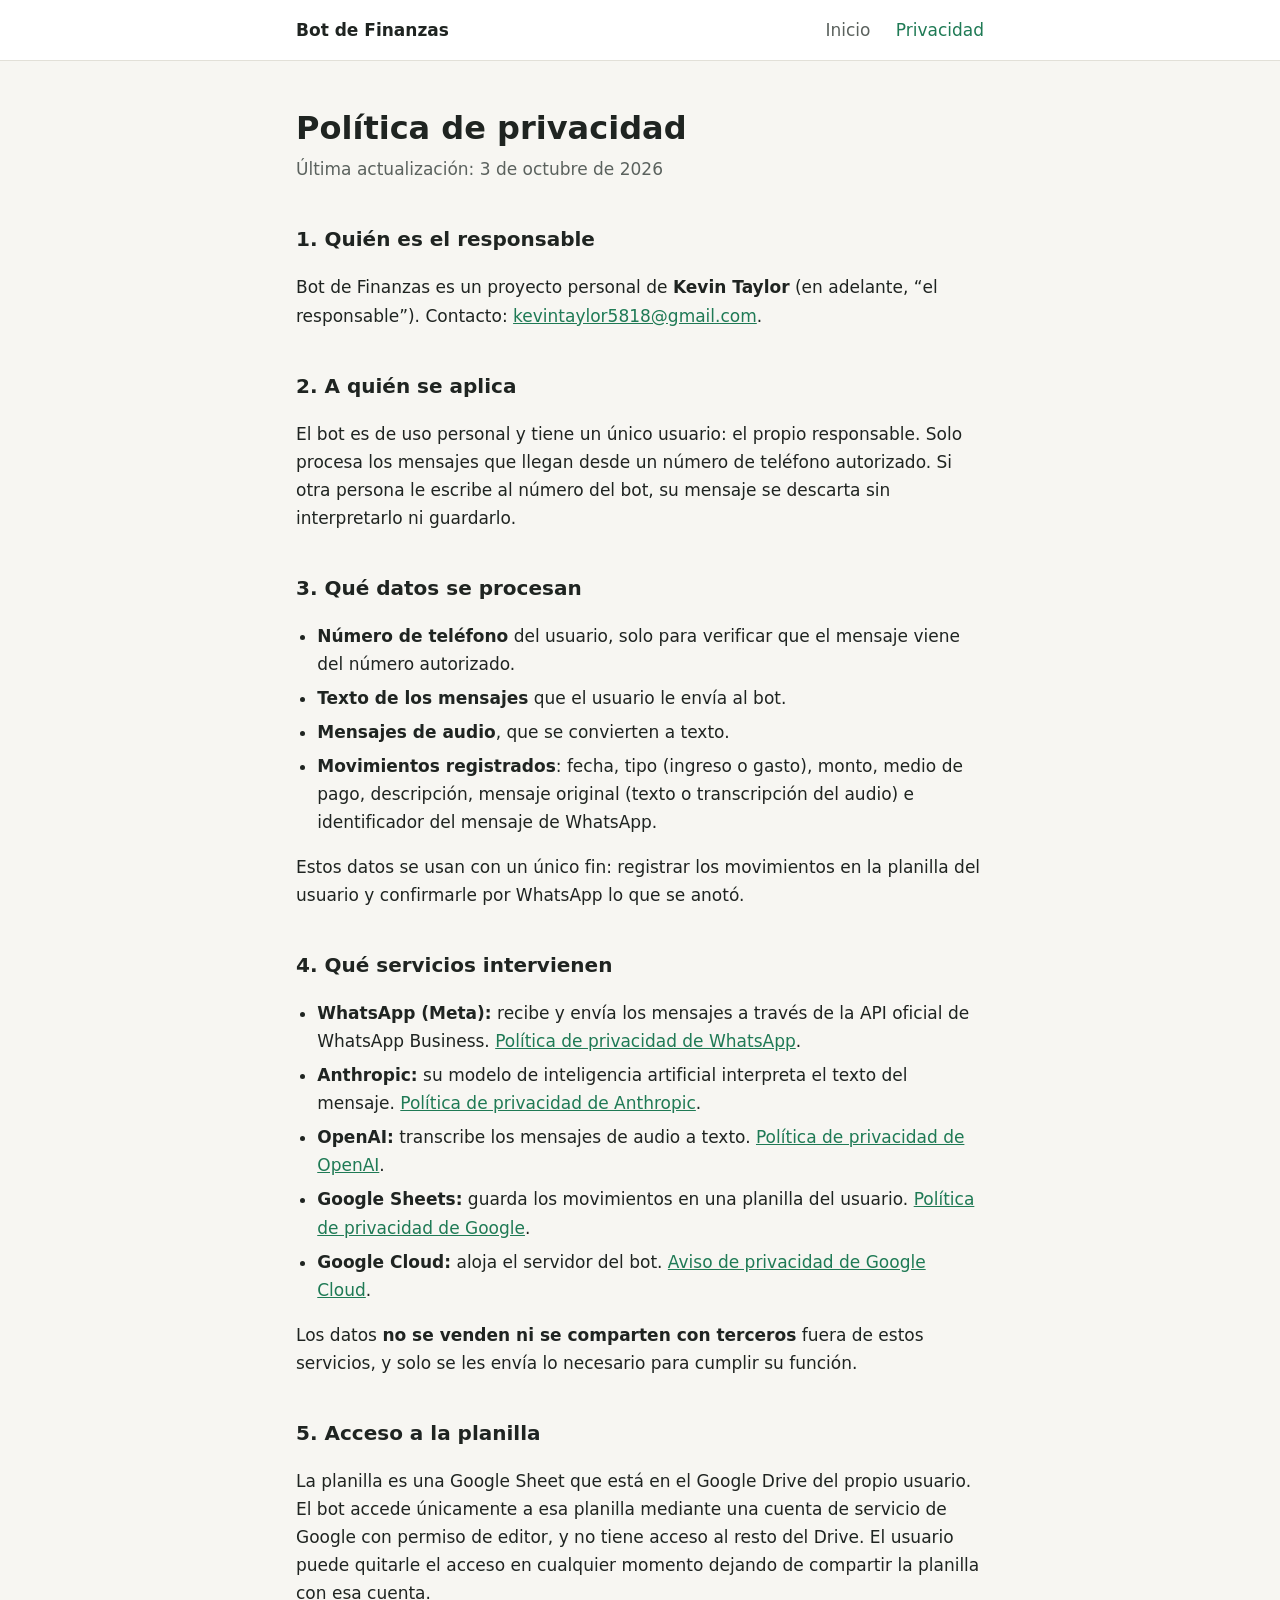
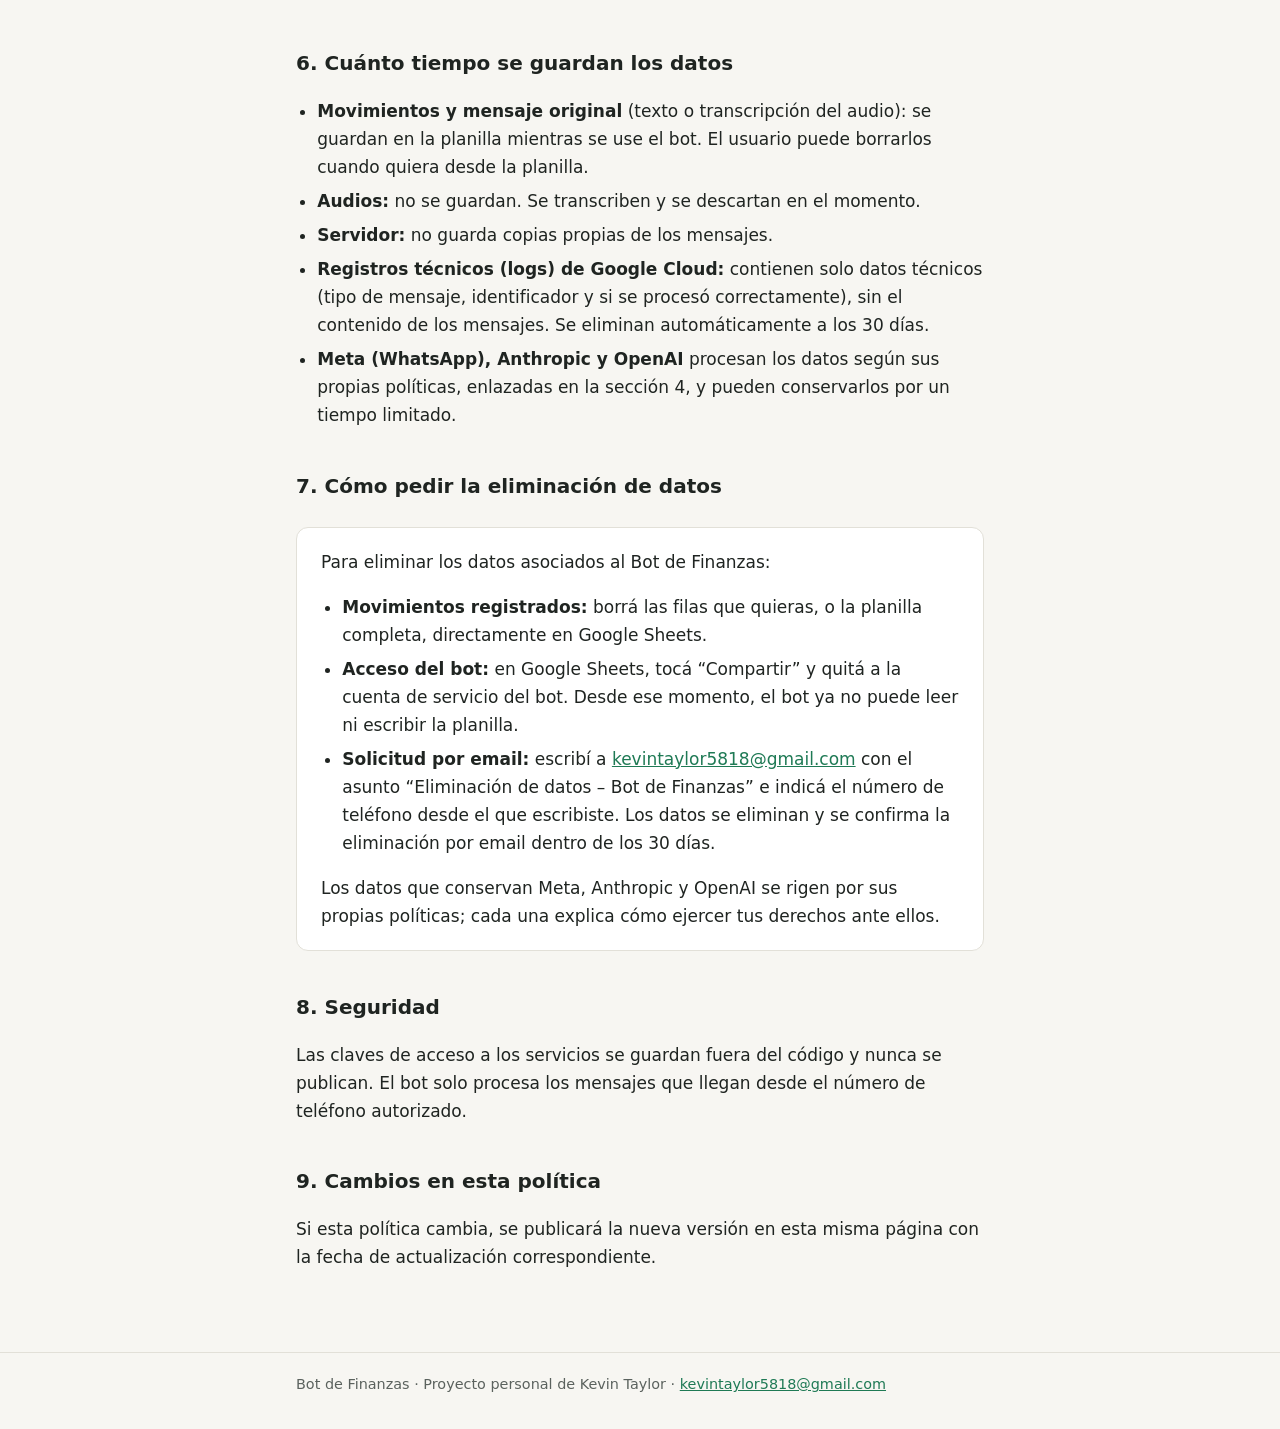
==== privacidad.html @ 09bba81f "Sitio con la política de privacidad del Bot de Finanzas Co-Authored-By: Claude Opus 5.5 <noreply@ant" ====
<!doctype html>
<html lang="es">
<head>
  <meta charset="utf-8">
  <meta name="viewport" content="width=device-width, initial-scale=1">
  <title>Política de Privacidad</title>
  <meta name="description" content="Política de privacidad e instrucciones de eliminación de datos del Bot de Finanzas.">
  <link rel="stylesheet" href="estilos.css">
</head>
<body>
  <header>
    <div class="contenedor">
      <a class="marca" href="./">Bot de Finanzas</a>
      <nav>
        <a href="./">Inicio</a>
        <a href="privacidad.html" aria-current="page">Privacidad</a>
      </nav>
    </div>
  </header>

  <main>
    <div class="contenedor">
      <h1>Política de privacidad</h1>
      <p class="bajada">Última actualización: 3 de octubre de 2026</p>

      <h2 id="responsable">1. Quién es el responsable</h2>
      <p>
        Bot de Finanzas es un proyecto personal de <strong>Kevin Taylor</strong>
        (en adelante, “el responsable”). Contacto:
        <a href="mailto:kevintaylor5818@gmail.com">kevintaylor5818@gmail.com</a>.
      </p>

      <h2 id="alcance">2. A quién se aplica</h2>
      <p>
        El bot es de uso personal y tiene un único usuario: el propio responsable.
        Solo procesa los mensajes que llegan desde un número de teléfono autorizado.
        Si otra persona le escribe al número del bot, su mensaje se descarta sin
        interpretarlo ni guardarlo.
      </p>

      <h2 id="datos">3. Qué datos se procesan</h2>
      <ul>
        <li><strong>Número de teléfono</strong> del usuario, solo para verificar que el mensaje viene del número autorizado.</li>
        <li><strong>Texto de los mensajes</strong> que el usuario le envía al bot.</li>
        <li><strong>Mensajes de audio</strong>, que se convierten a texto.</li>
        <li><strong>Movimientos registrados</strong>: fecha, tipo (ingreso o gasto), monto, medio de pago, descripción, mensaje original (texto o transcripción del audio) e identificador del mensaje de WhatsApp.</li>
      </ul>
      <p>Estos datos se usan con un único fin: registrar los movimientos en la planilla del usuario y confirmarle por WhatsApp lo que se anotó.</p>

      <h2 id="servicios">4. Qué servicios intervienen</h2>
      <ul>
        <li><strong>WhatsApp (Meta):</strong> recibe y envía los mensajes a través de la API oficial de WhatsApp Business. <a href="https://www.whatsapp.com/legal/privacy-policy">Política de privacidad de WhatsApp</a>.</li>
        <li><strong>Anthropic:</strong> su modelo de inteligencia artificial interpreta el texto del mensaje. <a href="https://www.anthropic.com/legal/privacy">Política de privacidad de Anthropic</a>.</li>
        <li><strong>OpenAI:</strong> transcribe los mensajes de audio a texto. <a href="https://openai.com/policies/privacy-policy/">Política de privacidad de OpenAI</a>.</li>
        <li><strong>Google Sheets:</strong> guarda los movimientos en una planilla del usuario. <a href="https://policies.google.com/privacy">Política de privacidad de Google</a>.</li>
        <li><strong>Google Cloud:</strong> aloja el servidor del bot. <a href="https://cloud.google.com/terms/cloud-privacy-notice">Aviso de privacidad de Google Cloud</a>.</li>
      </ul>
      <p>
        Los datos <strong>no se venden ni se comparten con terceros</strong> fuera de
        estos servicios, y solo se les envía lo necesario para cumplir su función.
      </p>

      <h2 id="planilla">5. Acceso a la planilla</h2>
      <p>
        La planilla es una Google Sheet que está en el Google Drive del propio usuario.
        El bot accede únicamente a esa planilla mediante una cuenta de servicio de Google
        con permiso de editor, y no tiene acceso al resto del Drive. El usuario puede
        quitarle el acceso en cualquier momento dejando de compartir la planilla con
        esa cuenta.
      </p>

      <h2 id="conservacion">6. Cuánto tiempo se guardan los datos</h2>
      <ul>
        <li><strong>Movimientos y mensaje original</strong> (texto o transcripción del audio): se guardan en la planilla mientras se use el bot. El usuario puede borrarlos cuando quiera desde la planilla.</li>
        <li><strong>Audios:</strong> no se guardan. Se transcriben y se descartan en el momento.</li>
        <li><strong>Servidor:</strong> no guarda copias propias de los mensajes.</li>
        <li><strong>Registros técnicos (logs) de Google Cloud:</strong> contienen solo datos técnicos (tipo de mensaje, identificador y si se procesó correctamente), sin el contenido de los mensajes. Se eliminan automáticamente a los 30 días.</li>
        <li><strong>Meta (WhatsApp), Anthropic y OpenAI</strong> procesan los datos según sus propias políticas, enlazadas en la sección 4, y pueden conservarlos por un tiempo limitado.</li>
      </ul>

      <h2 id="eliminacion">7. Cómo pedir la eliminación de datos</h2>
      <div class="tarjeta">
        <p>Para eliminar los datos asociados al Bot de Finanzas:</p>
        <ul>
          <li><strong>Movimientos registrados:</strong> borrá las filas que quieras, o la planilla completa, directamente en Google Sheets.</li>
          <li><strong>Acceso del bot:</strong> en Google Sheets, tocá “Compartir” y quitá a la cuenta de servicio del bot. Desde ese momento, el bot ya no puede leer ni escribir la planilla.</li>
          <li><strong>Solicitud por email:</strong> escribí a <a href="mailto:kevintaylor5818@gmail.com?subject=Eliminaci%C3%B3n%20de%20datos%20-%20Bot%20de%20Finanzas">kevintaylor5818@gmail.com</a> con el asunto “Eliminación de datos – Bot de Finanzas” e indicá el número de teléfono desde el que escribiste. Los datos se eliminan y se confirma la eliminación por email dentro de los 30 días.</li>
        </ul>
        <p>Los datos que conservan Meta, Anthropic y OpenAI se rigen por sus propias políticas; cada una explica cómo ejercer tus derechos ante ellos.</p>
      </div>

      <h2 id="seguridad">8. Seguridad</h2>
      <p>
        Las claves de acceso a los servicios se guardan fuera del código y nunca se
        publican. El bot solo procesa los mensajes que llegan desde el número de
        teléfono autorizado.
      </p>

      <h2 id="cambios">9. Cambios en esta política</h2>
      <p>
        Si esta política cambia, se publicará la nueva versión en esta misma página con
        la fecha de actualización correspondiente.
      </p>
    </div>
  </main>

  <footer>
    <div class="contenedor">Bot de Finanzas · Proyecto personal de Kevin Taylor · <a href="mailto:kevintaylor5818@gmail.com">kevintaylor5818@gmail.com</a></div>
  </footer>
</body>
</html>
---- estilos.css ----
:root {
  --fondo: #f7f6f2;
  --superficie: #ffffff;
  --texto: #1f2421;
  --texto-suave: #5b625e;
  --acento: #1f7a55;
  --borde: #e2e0d8;
  color-scheme: light;
}

@media (prefers-color-scheme: dark) {
  :root {
    --fondo: #141816;
    --superficie: #1c211e;
    --texto: #e8ebe9;
    --texto-suave: #a3aba6;
    --acento: #5cc795;
    --borde: #2c332f;
    color-scheme: dark;
  }
}

* { box-sizing: border-box; }

body {
  margin: 0;
  background: var(--fondo);
  color: var(--texto);
  font-family: system-ui, -apple-system, "Segoe UI", Roboto, sans-serif;
  font-size: 17px;
  line-height: 1.65;
}

.contenedor {
  max-width: 720px;
  margin: 0 auto;
  padding: 0 16px;
}

header {
  border-bottom: 1px solid var(--borde);
  background: var(--superficie);
}

header .contenedor {
  display: flex;
  flex-wrap: wrap;
  align-items: center;
  justify-content: space-between;
  gap: 8px 24px;
  padding-top: 16px;
  padding-bottom: 16px;
}

.marca {
  font-weight: 650;
  color: var(--texto);
  text-decoration: none;
}

nav a {
  color: var(--texto-suave);
  text-decoration: none;
  margin-left: 20px;
}
nav a:first-child { margin-left: 0; }
nav a:hover, nav a[aria-current="page"] { color: var(--acento); }

main { padding: 48px 0 64px; }

h1 {
  font-size: 2rem;
  line-height: 1.2;
  margin: 0 0 8px;
  text-wrap: balance;
}

h2 {
  font-size: 1.25rem;
  margin: 40px 0 8px;
  scroll-margin-top: 24px;
}

.bajada {
  color: var(--texto-suave);
  margin: 0 0 32px;
}

a { color: var(--acento); }

ul { padding-left: 1.25em; }
li { margin-bottom: 6px; }

.tarjeta {
  background: var(--superficie);
  border: 1px solid var(--borde);
  border-radius: 12px;
  padding: 20px 24px;
  margin: 24px 0;
}
.tarjeta p:first-child { margin-top: 0; }
.tarjeta p:last-child { margin-bottom: 0; }

.ejemplo {
  font-family: ui-monospace, "Cascadia Mono", Consolas, monospace;
  font-size: 0.92em;
}

footer {
  border-top: 1px solid var(--borde);
  color: var(--texto-suave);
  font-size: 0.9rem;
}
footer .contenedor { padding-top: 20px; padding-bottom: 32px; }
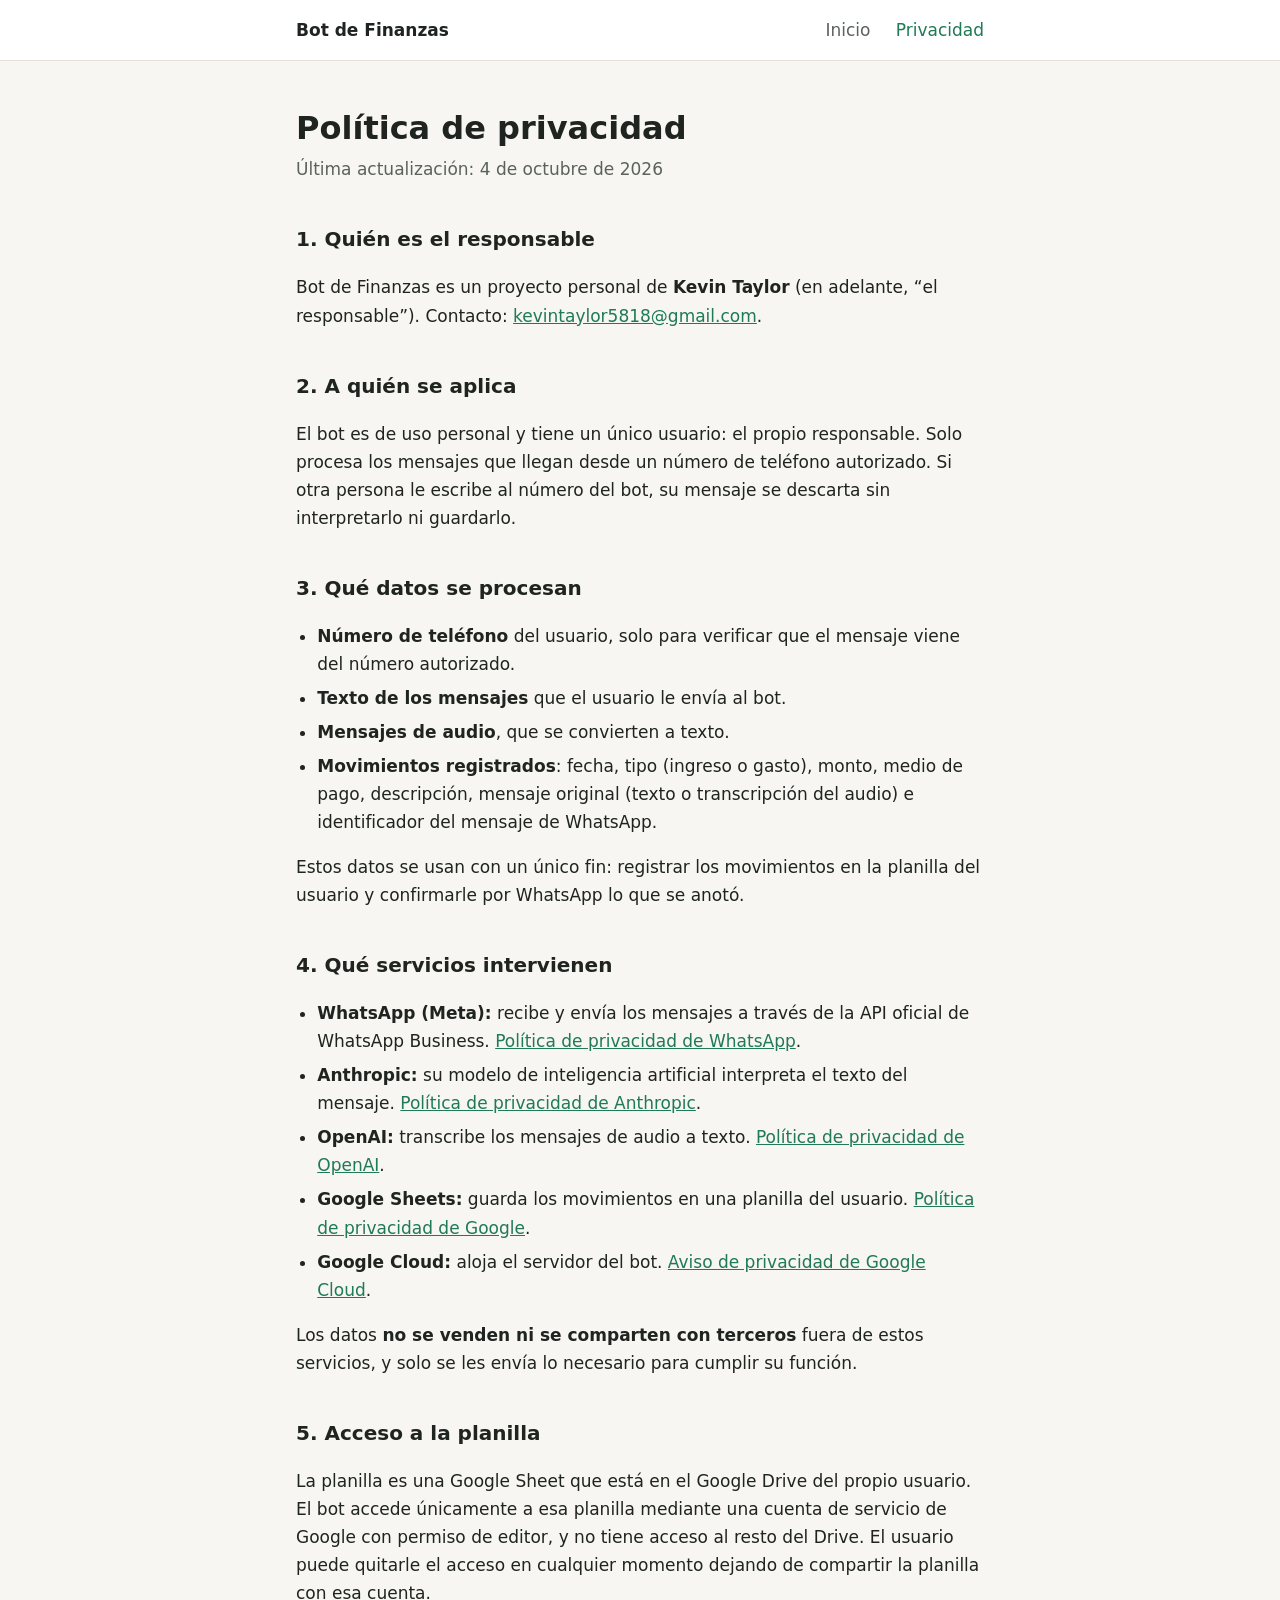
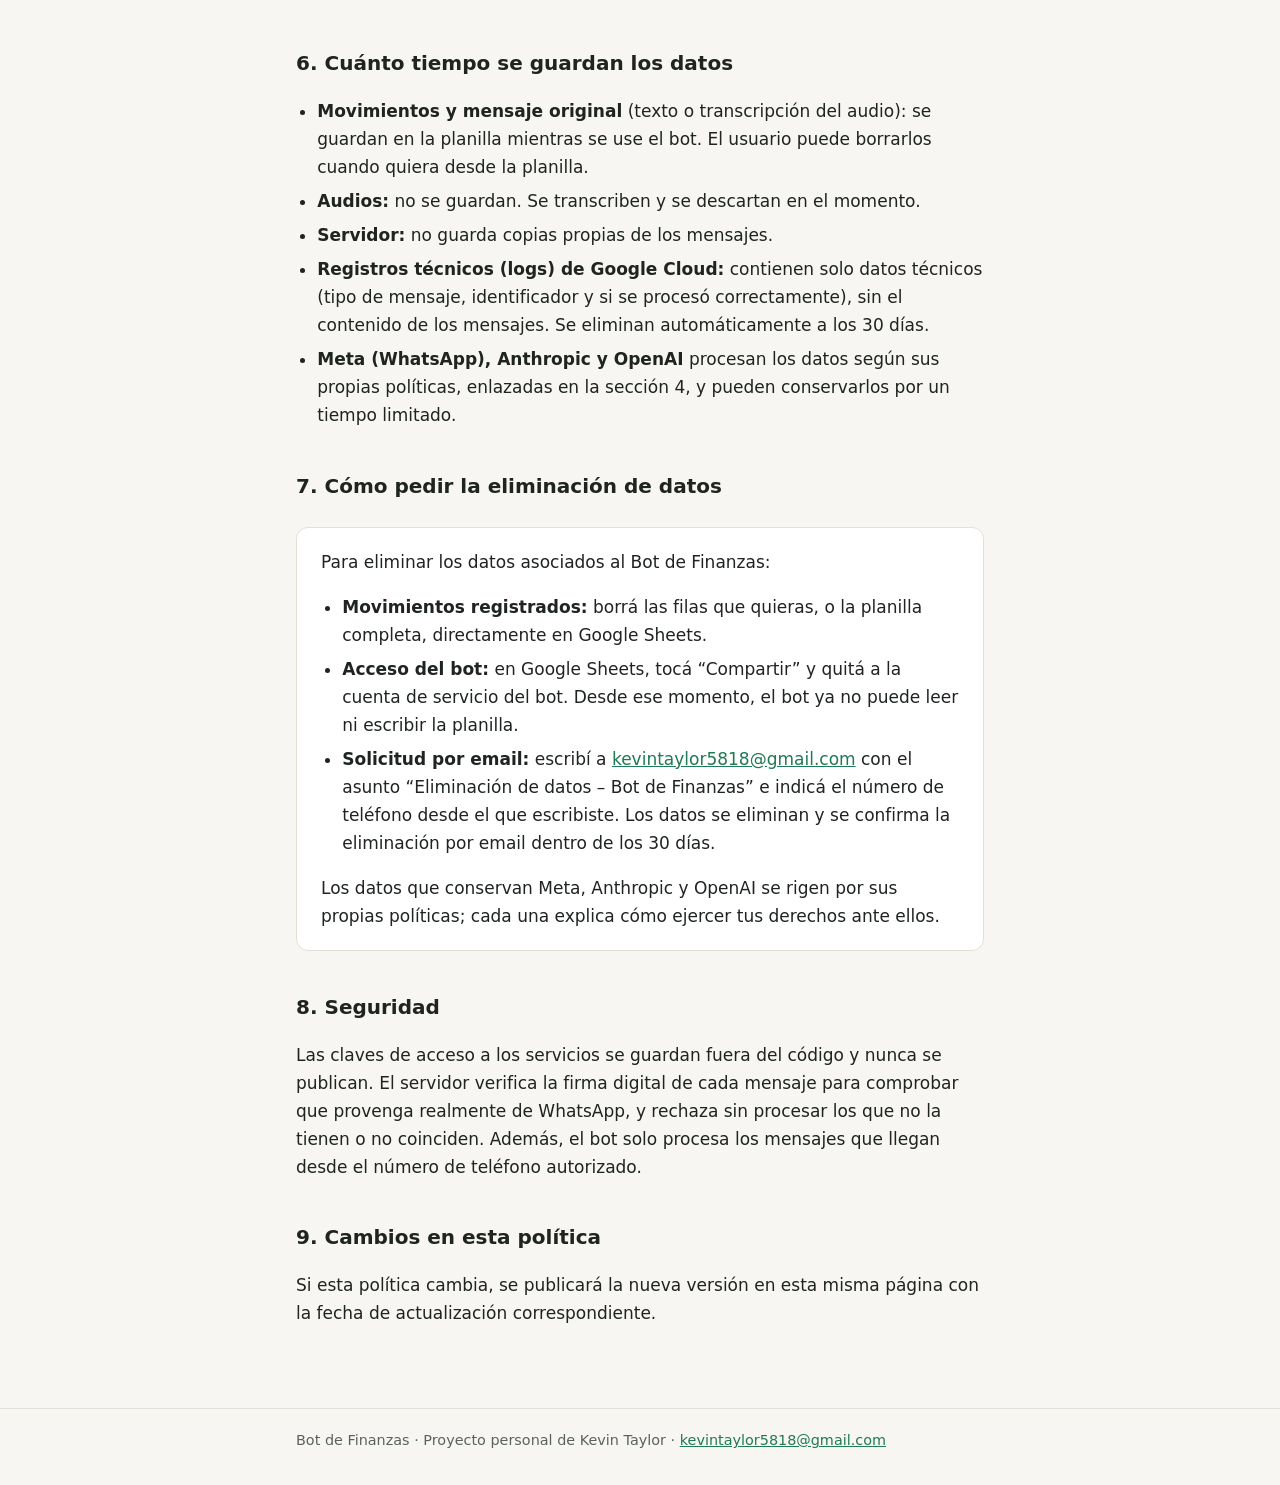
==== commit f008c471: "Política: verificación de firma en Seguridad y nueva fecha Co-Authored-By: Claude Opus 5.5 <noreply@" ====
--- a/privacidad.html
+++ b/privacidad.html
@@ -21,7 +21,7 @@
   <main>
     <div class="contenedor">
       <h1>Política de privacidad</h1>
-      <p class="bajada">Última actualización: 3 de octubre de 2026</p>
+      <p class="bajada">Última actualización: 4 de octubre de 2026</p>
 
       <h2 id="responsable">1. Quién es el responsable</h2>
       <p>
@@ -92,8 +92,10 @@
       <h2 id="seguridad">8. Seguridad</h2>
       <p>
         Las claves de acceso a los servicios se guardan fuera del código y nunca se
-        publican. El bot solo procesa los mensajes que llegan desde el número de
-        teléfono autorizado.
+        publican. El servidor verifica la firma digital de cada mensaje para comprobar
+        que provenga realmente de WhatsApp, y rechaza sin procesar los que no la tienen
+        o no coinciden. Además, el bot solo procesa los mensajes que llegan desde el
+        número de teléfono autorizado.
       </p>
 
       <h2 id="cambios">9. Cambios en esta política</h2>
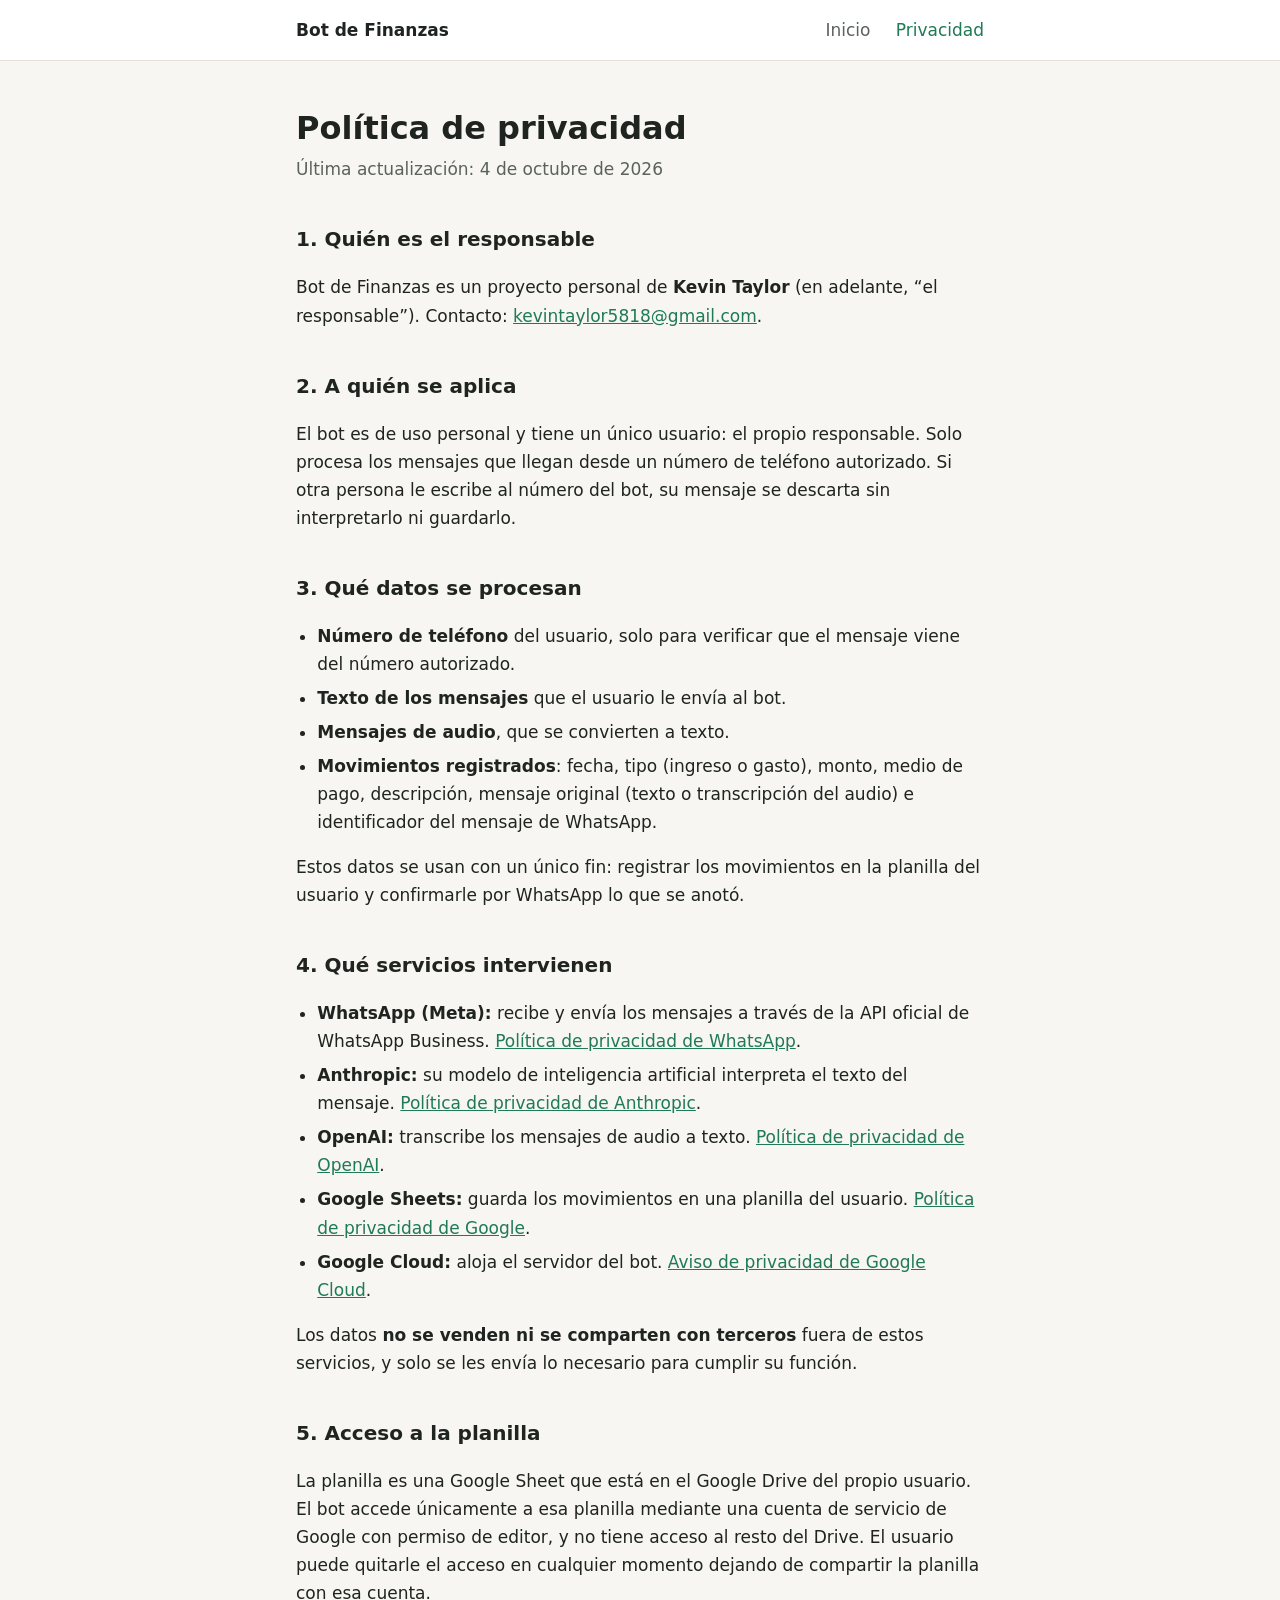
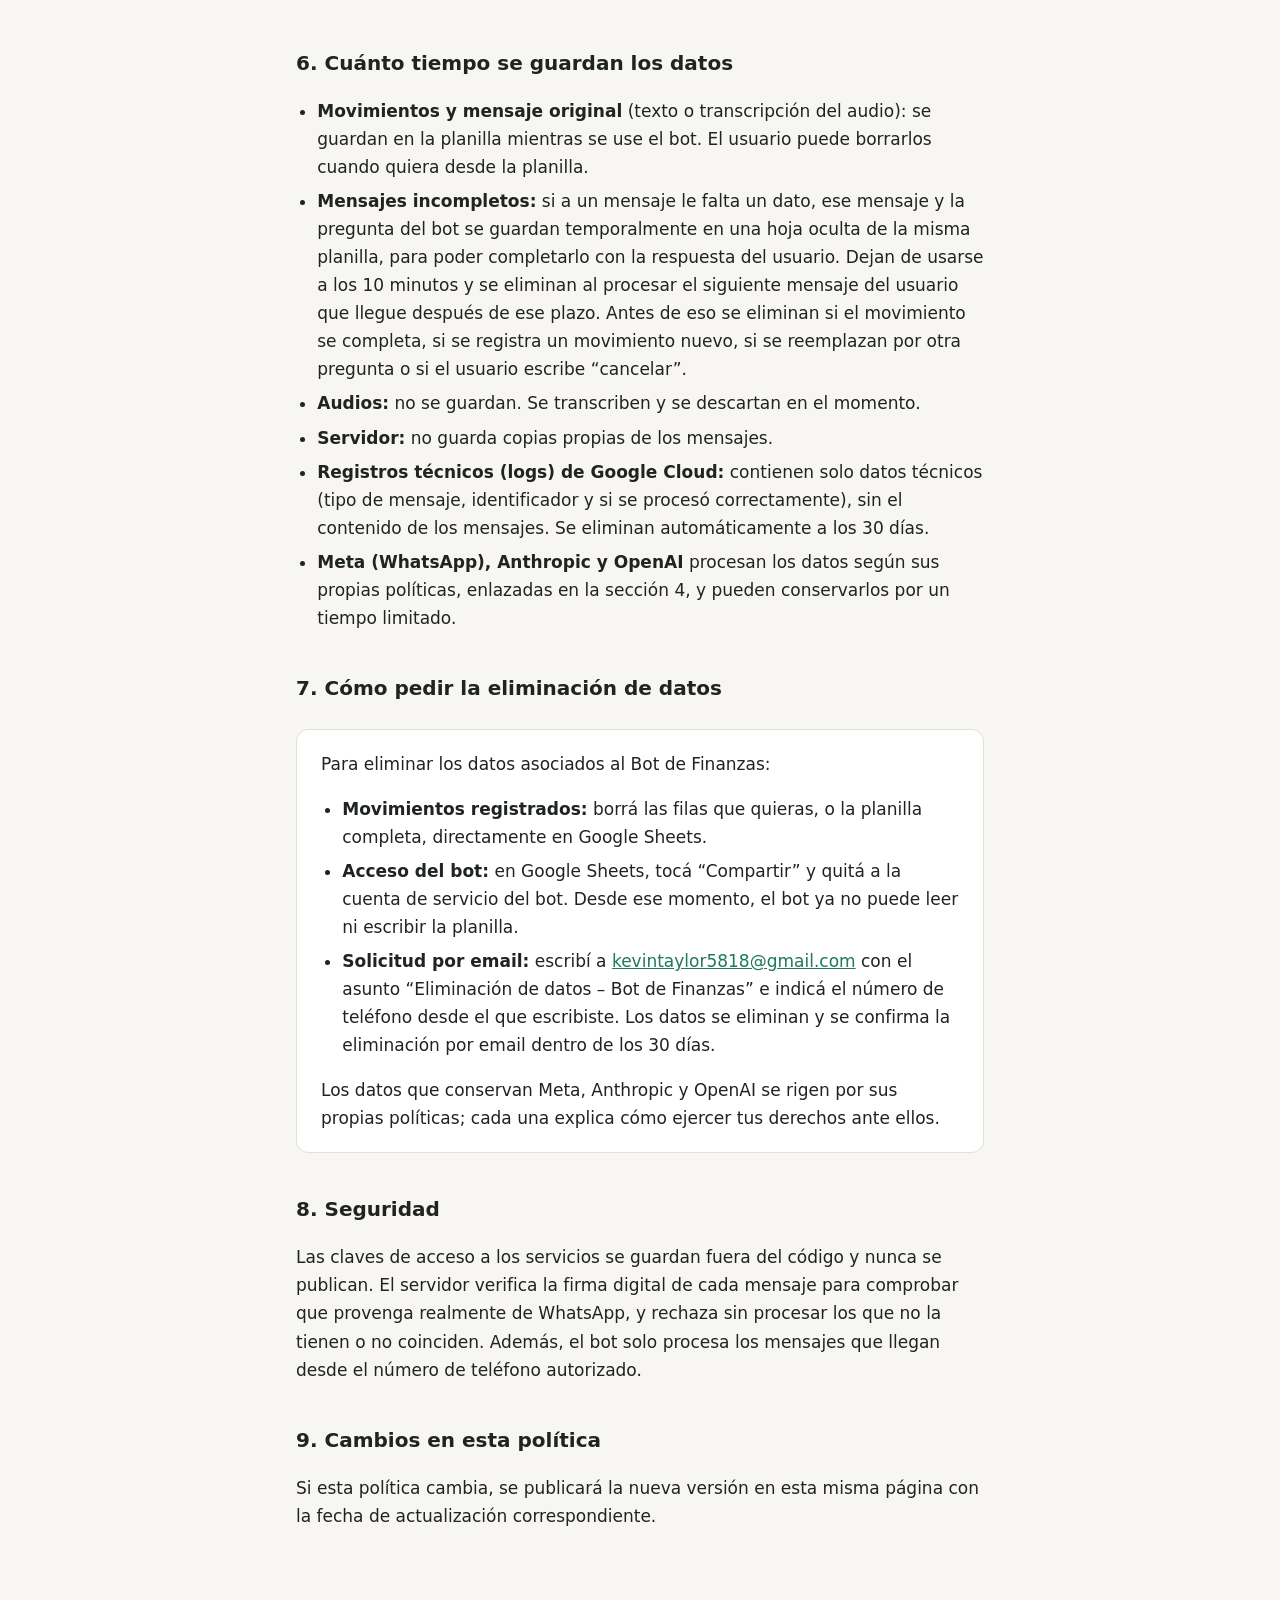
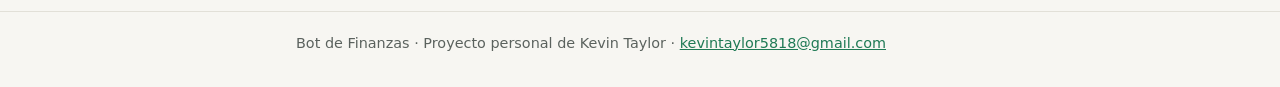
==== commit a484a001: "Política: guardado temporal de mensajes incompletos Co-Authored-By: Claude Opus 5.5 <noreply@anthrop" ====
--- a/privacidad.html
+++ b/privacidad.html
@@ -72,6 +72,7 @@
       <h2 id="conservacion">6. Cuánto tiempo se guardan los datos</h2>
       <ul>
         <li><strong>Movimientos y mensaje original</strong> (texto o transcripción del audio): se guardan en la planilla mientras se use el bot. El usuario puede borrarlos cuando quiera desde la planilla.</li>
+        <li><strong>Mensajes incompletos:</strong> si a un mensaje le falta un dato, ese mensaje y la pregunta del bot se guardan temporalmente en una hoja oculta de la misma planilla, para poder completarlo con la respuesta del usuario. Dejan de usarse a los 10 minutos y se eliminan al procesar el siguiente mensaje del usuario que llegue después de ese plazo. Antes de eso se eliminan si el movimiento se completa, si se registra un movimiento nuevo, si se reemplazan por otra pregunta o si el usuario escribe “cancelar”.</li>
         <li><strong>Audios:</strong> no se guardan. Se transcriben y se descartan en el momento.</li>
         <li><strong>Servidor:</strong> no guarda copias propias de los mensajes.</li>
         <li><strong>Registros técnicos (logs) de Google Cloud:</strong> contienen solo datos técnicos (tipo de mensaje, identificador y si se procesó correctamente), sin el contenido de los mensajes. Se eliminan automáticamente a los 30 días.</li>
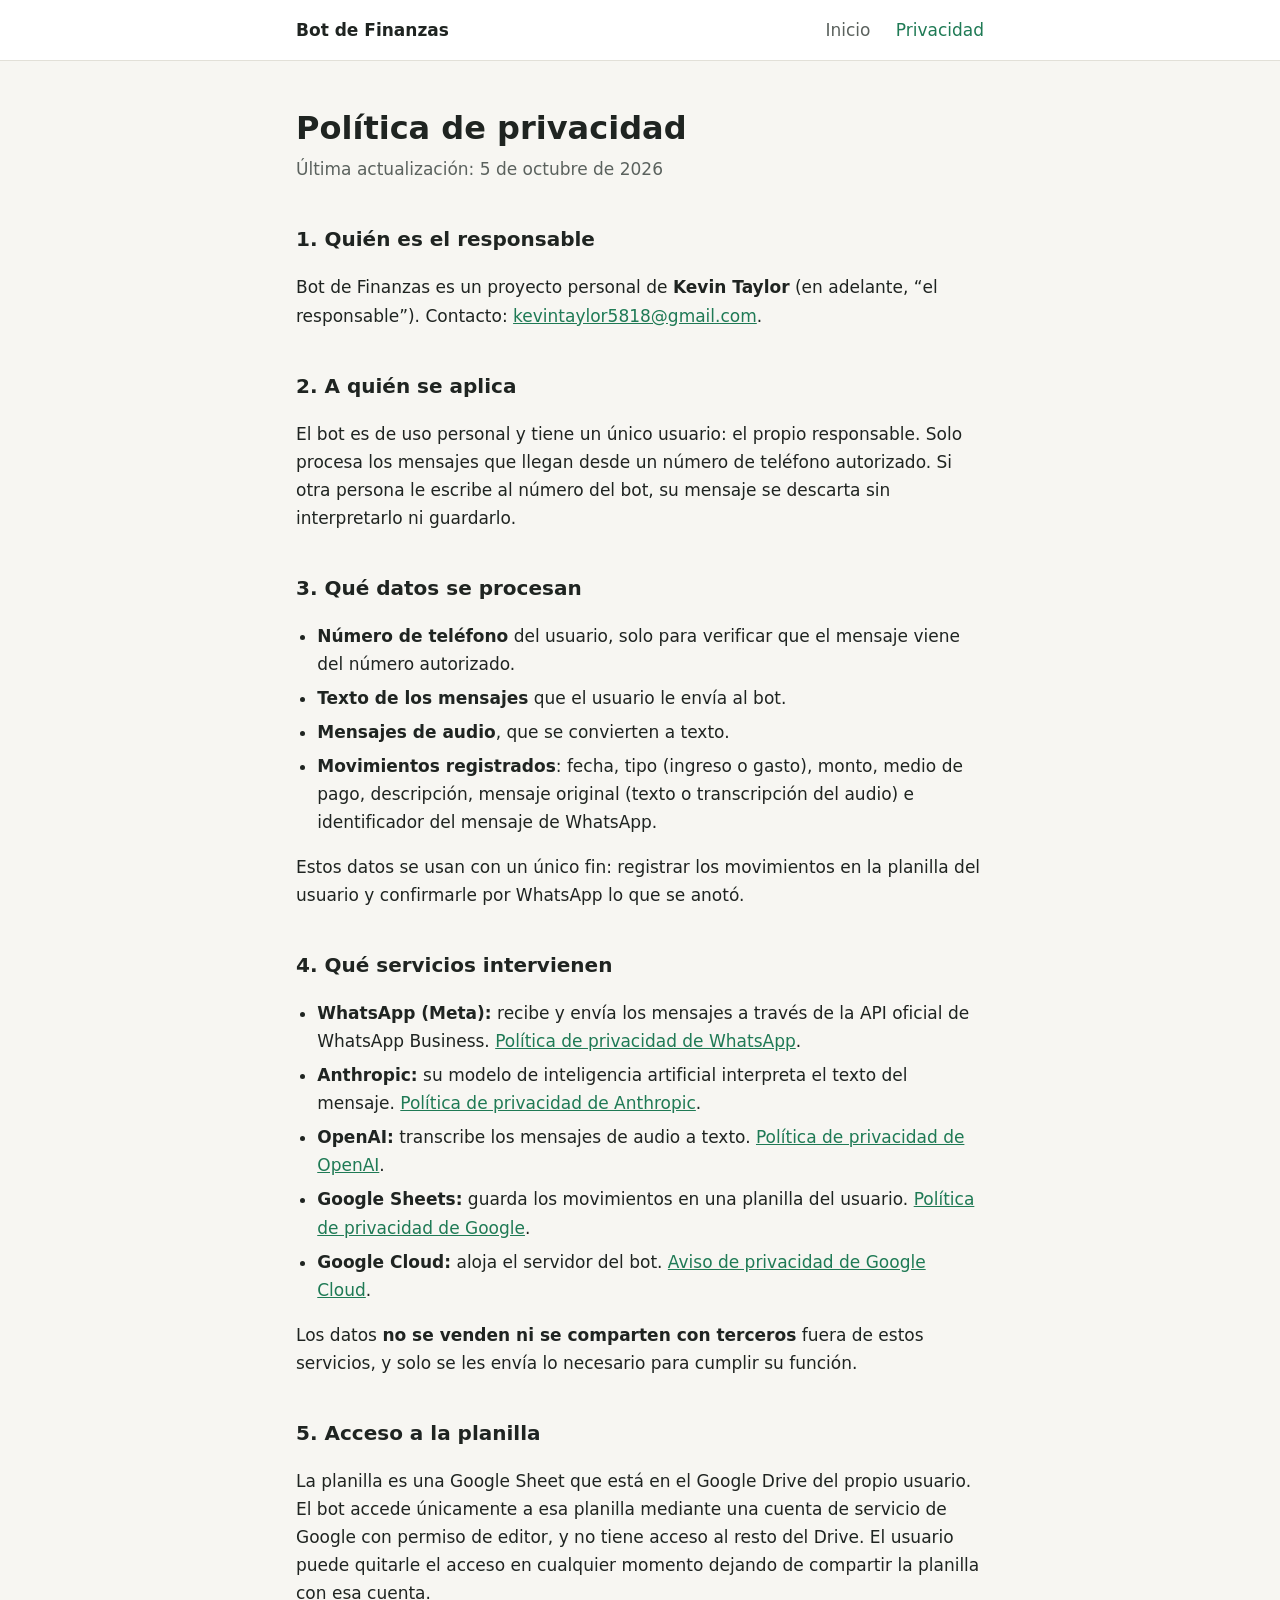
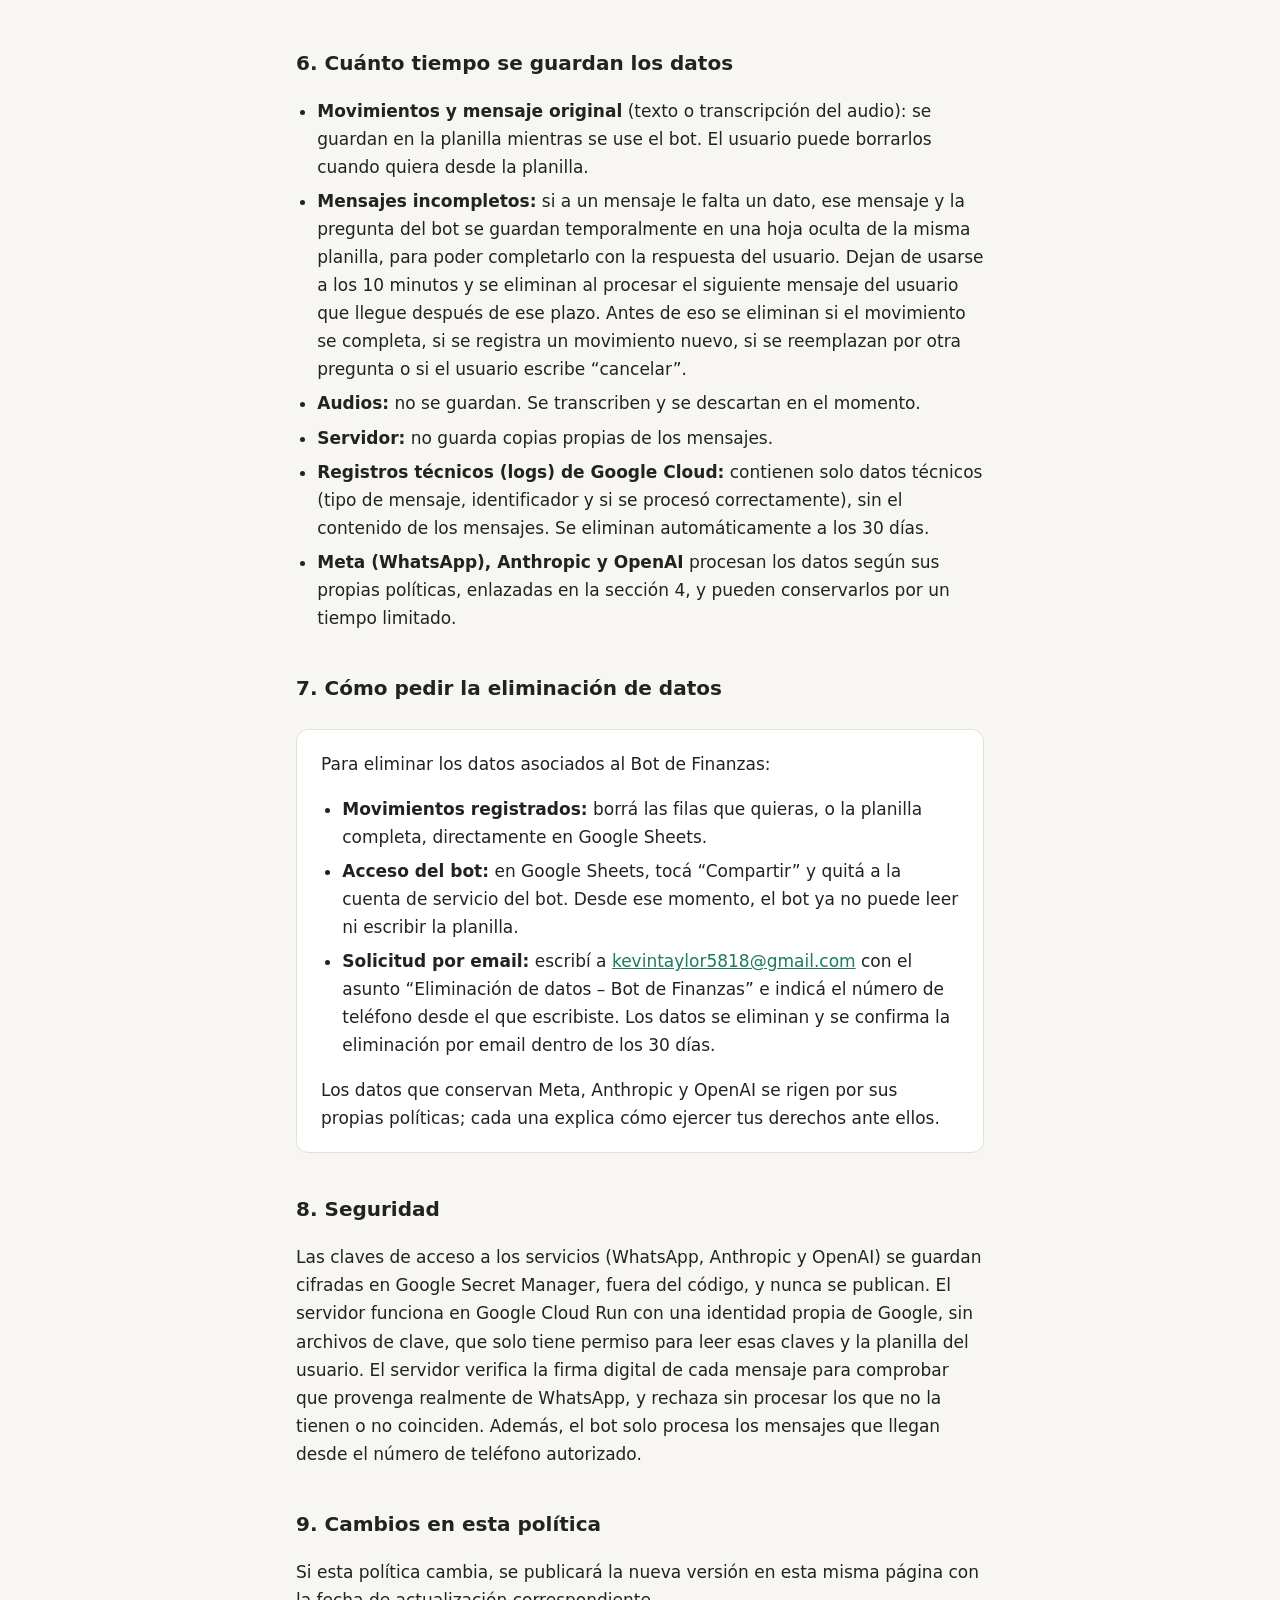
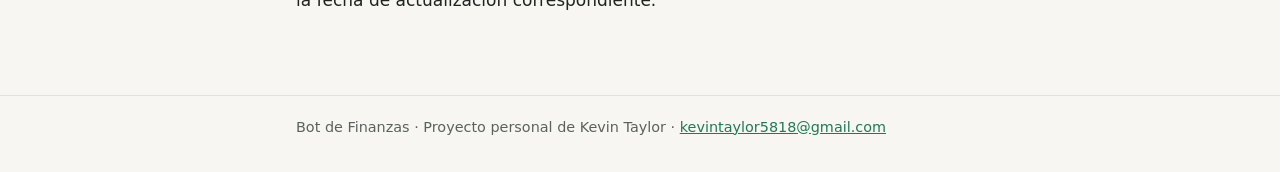
==== commit 1e0547b2: "Política: Secret Manager y Cloud Run en la sección de seguridad Co-Authored-By: Claude Opus 5.5 <nor" ====
--- a/privacidad.html
+++ b/privacidad.html
@@ -21,7 +21,7 @@
   <main>
     <div class="contenedor">
       <h1>Política de privacidad</h1>
-      <p class="bajada">Última actualización: 4 de octubre de 2026</p>
+      <p class="bajada">Última actualización: 5 de octubre de 2026</p>
 
       <h2 id="responsable">1. Quién es el responsable</h2>
       <p>
@@ -92,8 +92,11 @@
 
       <h2 id="seguridad">8. Seguridad</h2>
       <p>
-        Las claves de acceso a los servicios se guardan fuera del código y nunca se
-        publican. El servidor verifica la firma digital de cada mensaje para comprobar
+        Las claves de acceso a los servicios (WhatsApp, Anthropic y OpenAI) se guardan
+        cifradas en Google Secret Manager, fuera del código, y nunca se publican. El
+        servidor funciona en Google Cloud Run con una identidad propia de Google, sin
+        archivos de clave, que solo tiene permiso para leer esas claves y la planilla del
+        usuario. El servidor verifica la firma digital de cada mensaje para comprobar
         que provenga realmente de WhatsApp, y rechaza sin procesar los que no la tienen
         o no coinciden. Además, el bot solo procesa los mensajes que llegan desde el
         número de teléfono autorizado.
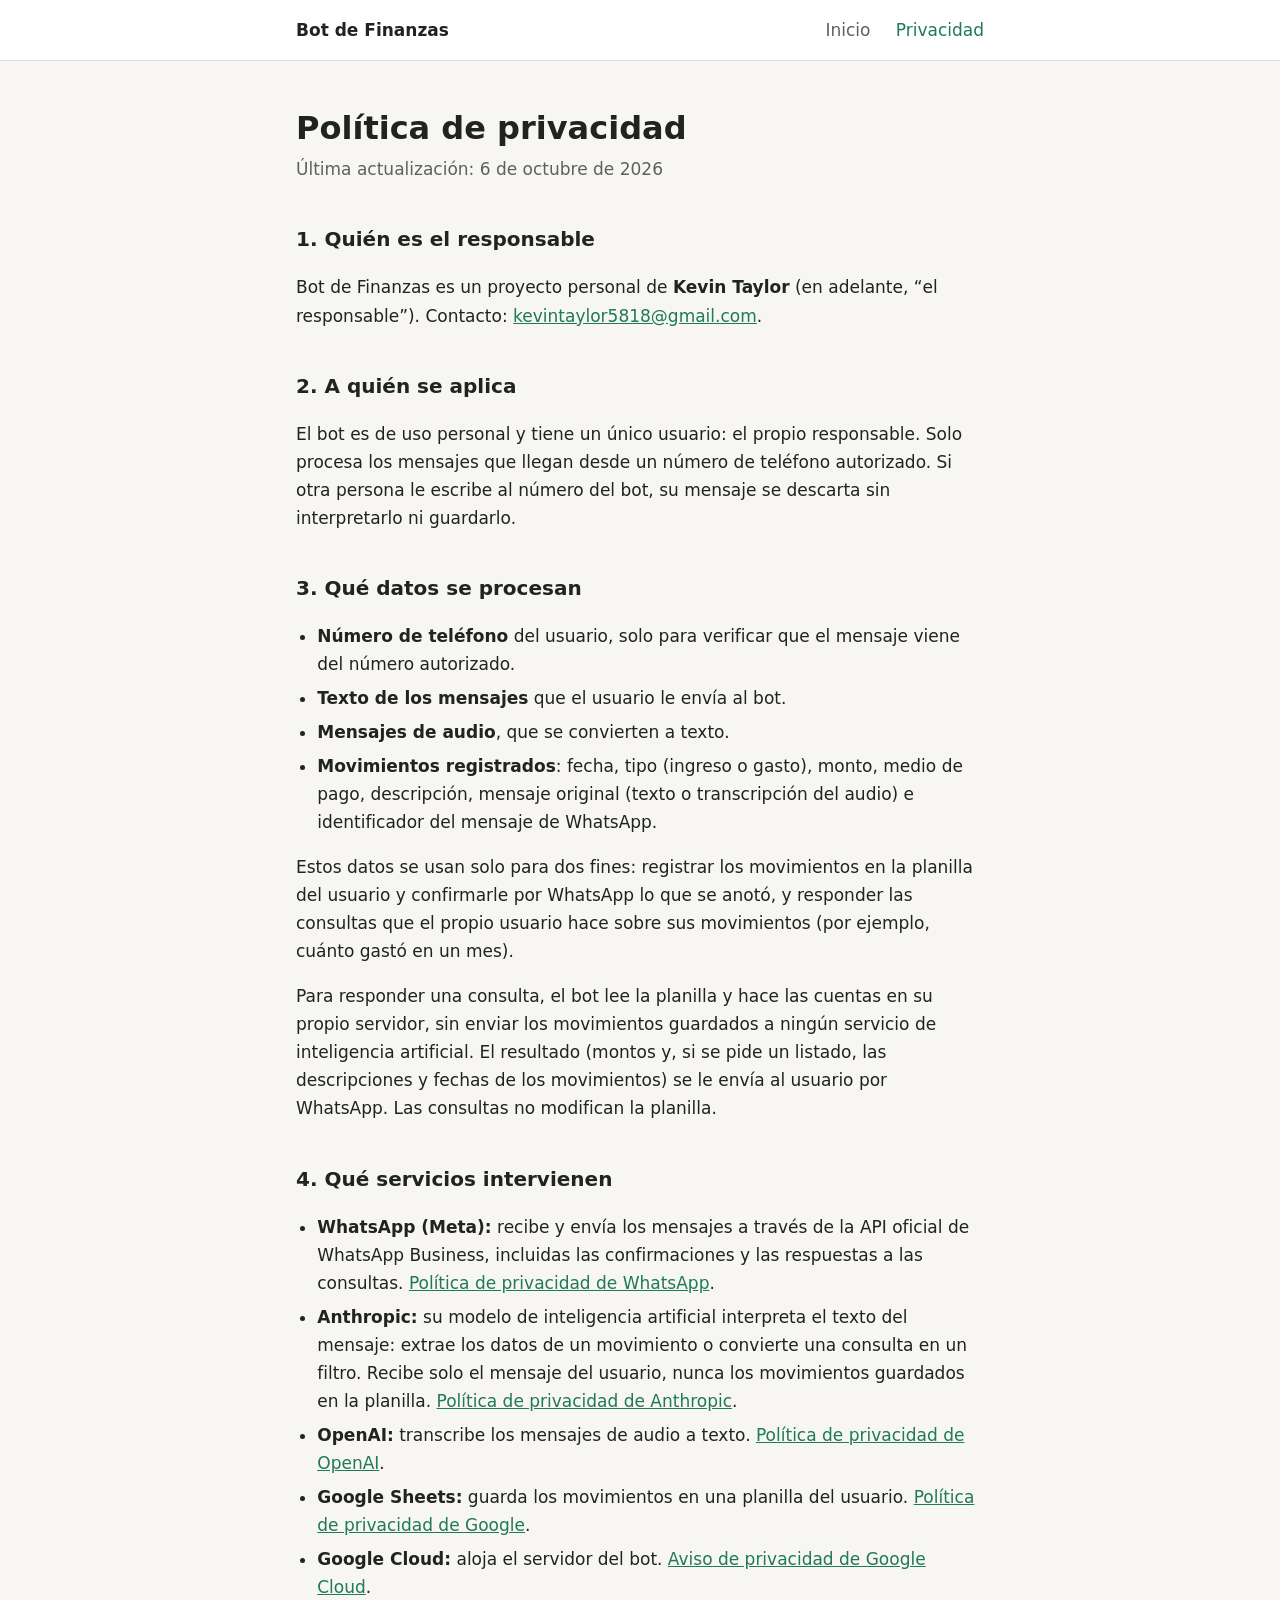
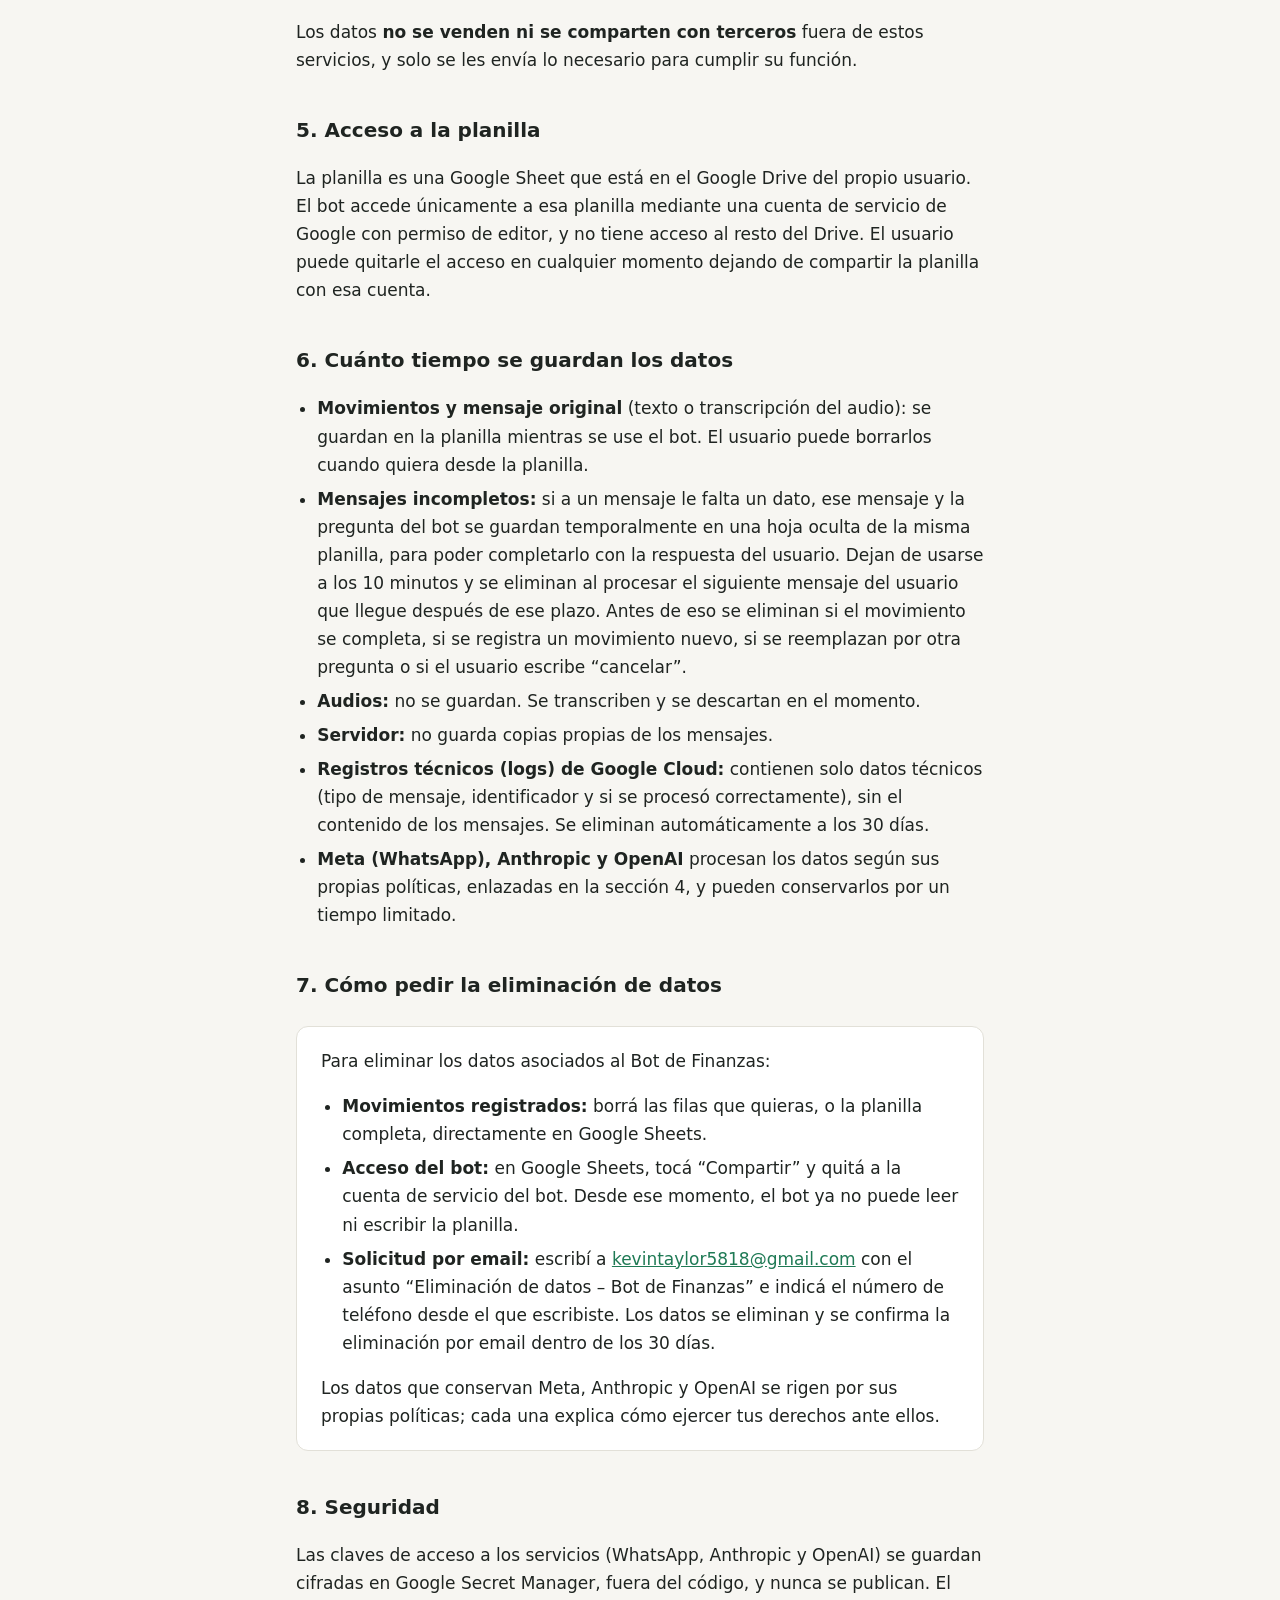
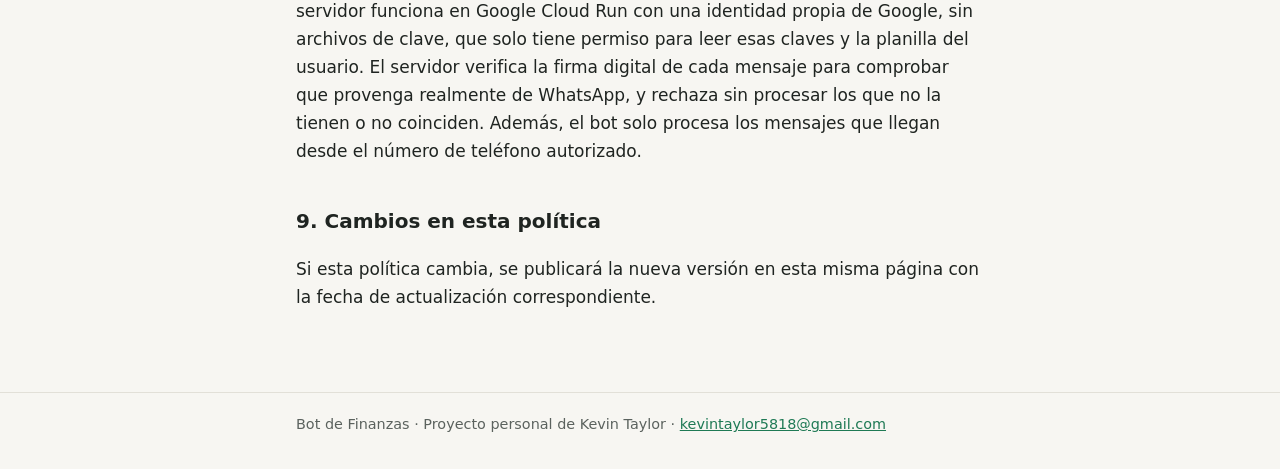
==== commit f7437464: "Política: consultas sobre los movimientos Co-Authored-By: Claude Opus 5.5 <noreply@anthropic.com>" ====
--- a/privacidad.html
+++ b/privacidad.html
@@ -21,7 +21,7 @@
   <main>
     <div class="contenedor">
       <h1>Política de privacidad</h1>
-      <p class="bajada">Última actualización: 5 de octubre de 2026</p>
+      <p class="bajada">Última actualización: 6 de octubre de 2026</p>
 
       <h2 id="responsable">1. Quién es el responsable</h2>
       <p>
@@ -45,12 +45,19 @@
         <li><strong>Mensajes de audio</strong>, que se convierten a texto.</li>
         <li><strong>Movimientos registrados</strong>: fecha, tipo (ingreso o gasto), monto, medio de pago, descripción, mensaje original (texto o transcripción del audio) e identificador del mensaje de WhatsApp.</li>
       </ul>
-      <p>Estos datos se usan con un único fin: registrar los movimientos en la planilla del usuario y confirmarle por WhatsApp lo que se anotó.</p>
+      <p>Estos datos se usan solo para dos fines: registrar los movimientos en la planilla del usuario y confirmarle por WhatsApp lo que se anotó, y responder las consultas que el propio usuario hace sobre sus movimientos (por ejemplo, cuánto gastó en un mes).</p>
+      <p>
+        Para responder una consulta, el bot lee la planilla y hace las cuentas en su propio
+        servidor, sin enviar los movimientos guardados a ningún servicio de inteligencia
+        artificial. El resultado (montos y, si se pide un listado, las descripciones y fechas
+        de los movimientos) se le envía al usuario por WhatsApp. Las consultas no modifican
+        la planilla.
+      </p>
 
       <h2 id="servicios">4. Qué servicios intervienen</h2>
       <ul>
-        <li><strong>WhatsApp (Meta):</strong> recibe y envía los mensajes a través de la API oficial de WhatsApp Business. <a href="https://www.whatsapp.com/legal/privacy-policy">Política de privacidad de WhatsApp</a>.</li>
-        <li><strong>Anthropic:</strong> su modelo de inteligencia artificial interpreta el texto del mensaje. <a href="https://www.anthropic.com/legal/privacy">Política de privacidad de Anthropic</a>.</li>
+        <li><strong>WhatsApp (Meta):</strong> recibe y envía los mensajes a través de la API oficial de WhatsApp Business, incluidas las confirmaciones y las respuestas a las consultas. <a href="https://www.whatsapp.com/legal/privacy-policy">Política de privacidad de WhatsApp</a>.</li>
+        <li><strong>Anthropic:</strong> su modelo de inteligencia artificial interpreta el texto del mensaje: extrae los datos de un movimiento o convierte una consulta en un filtro. Recibe solo el mensaje del usuario, nunca los movimientos guardados en la planilla. <a href="https://www.anthropic.com/legal/privacy">Política de privacidad de Anthropic</a>.</li>
         <li><strong>OpenAI:</strong> transcribe los mensajes de audio a texto. <a href="https://openai.com/policies/privacy-policy/">Política de privacidad de OpenAI</a>.</li>
         <li><strong>Google Sheets:</strong> guarda los movimientos en una planilla del usuario. <a href="https://policies.google.com/privacy">Política de privacidad de Google</a>.</li>
         <li><strong>Google Cloud:</strong> aloja el servidor del bot. <a href="https://cloud.google.com/terms/cloud-privacy-notice">Aviso de privacidad de Google Cloud</a>.</li>
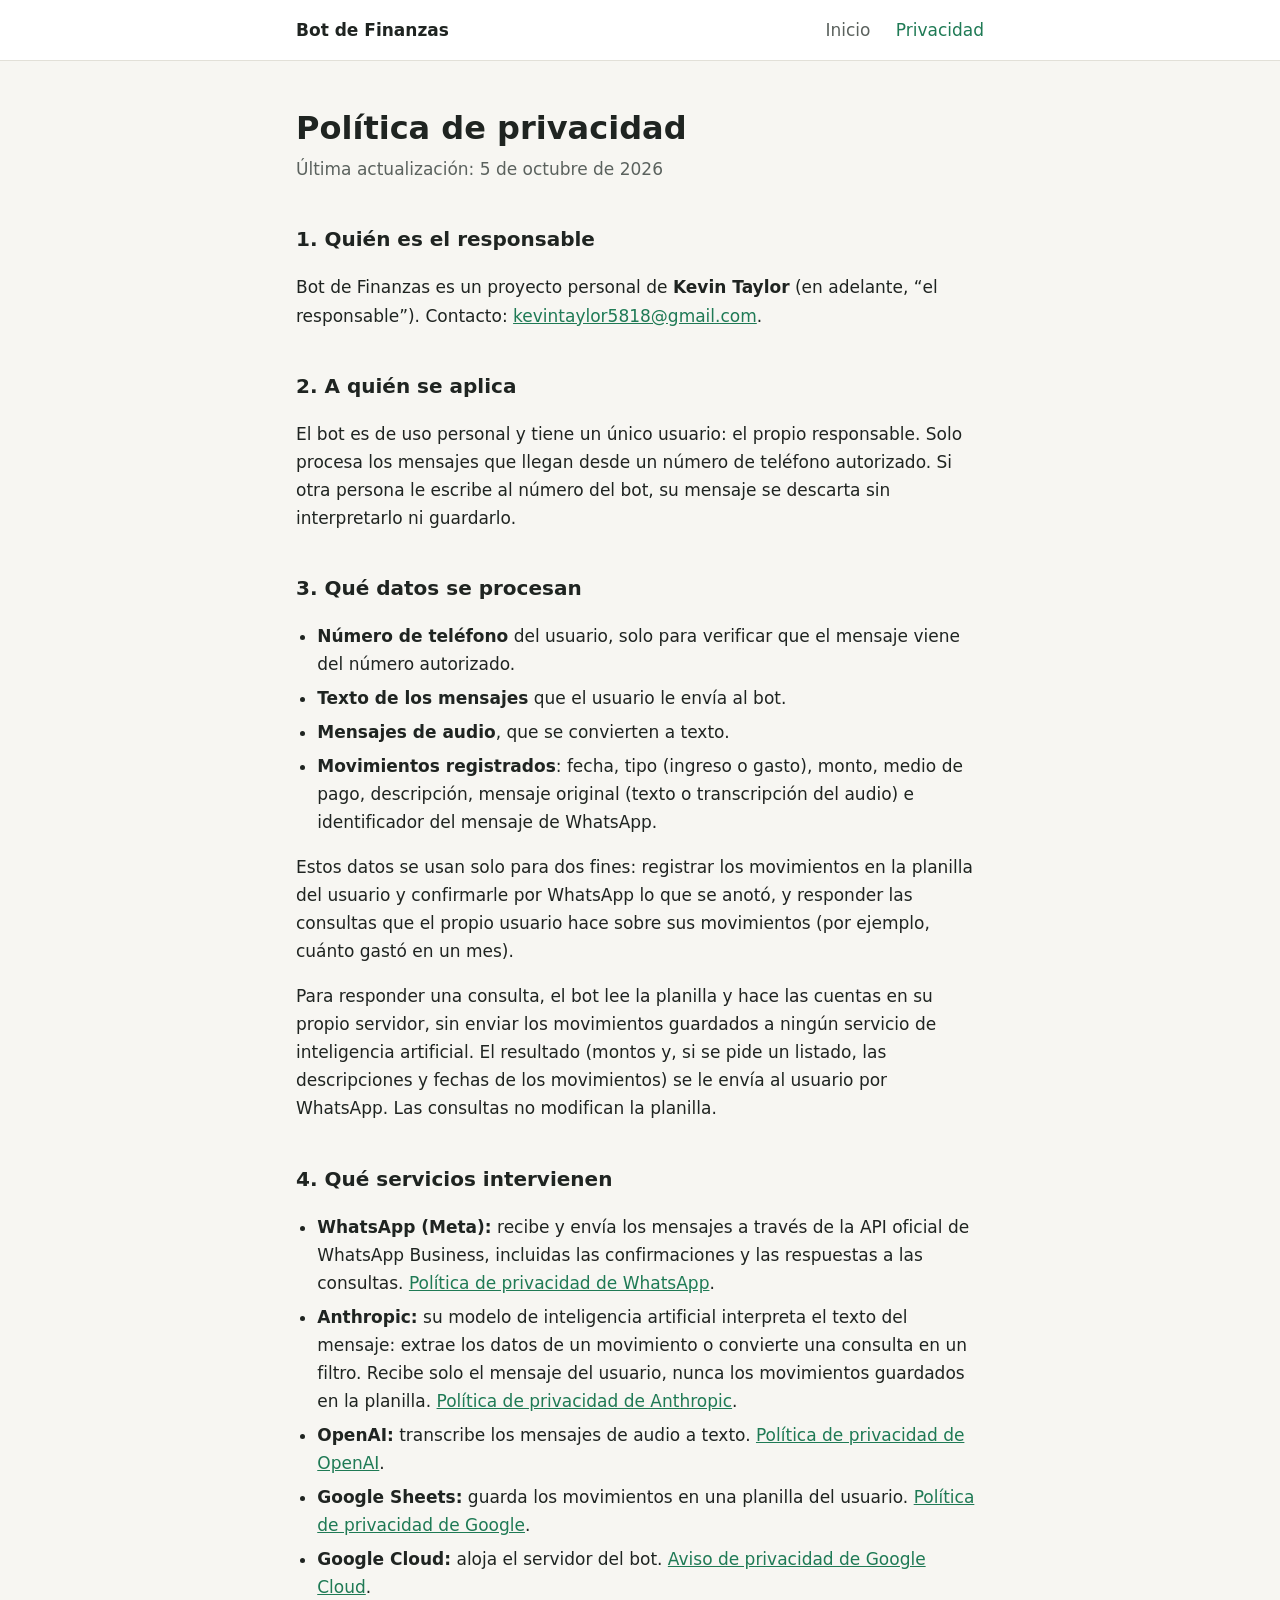
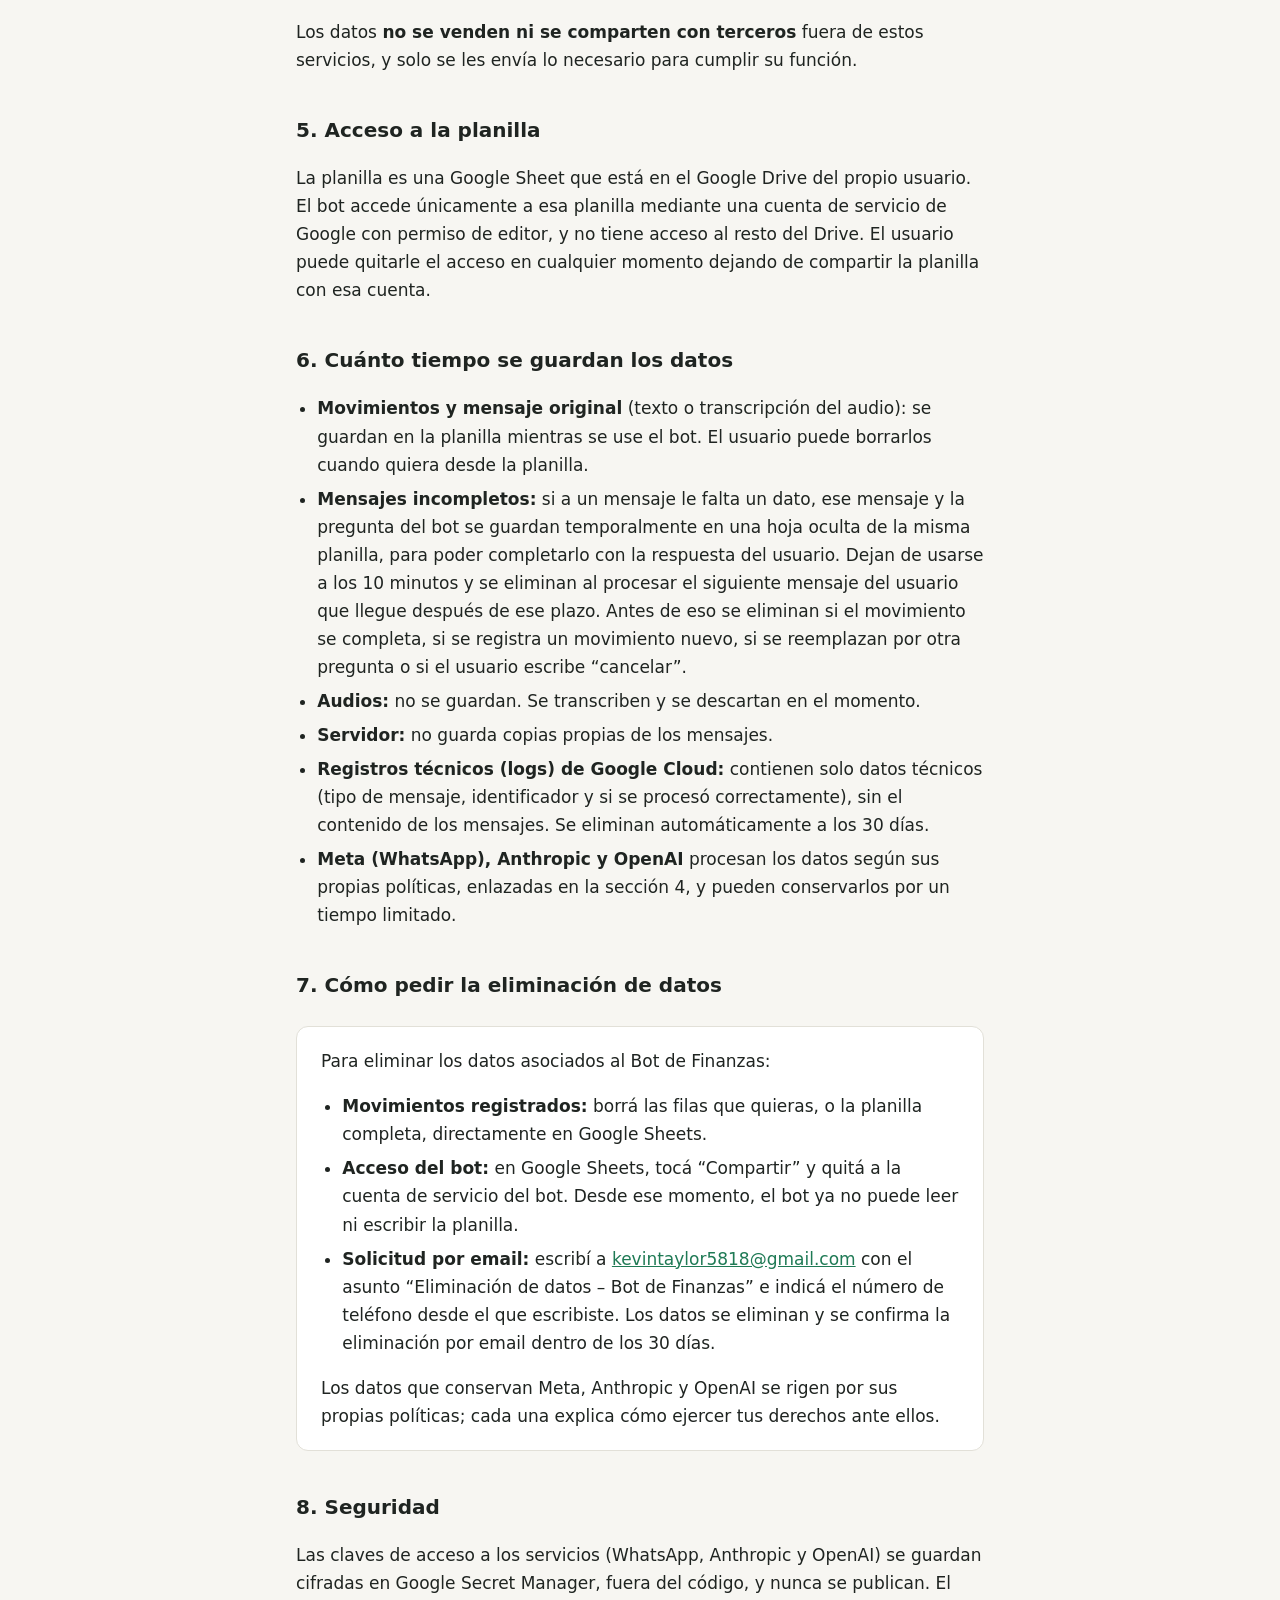
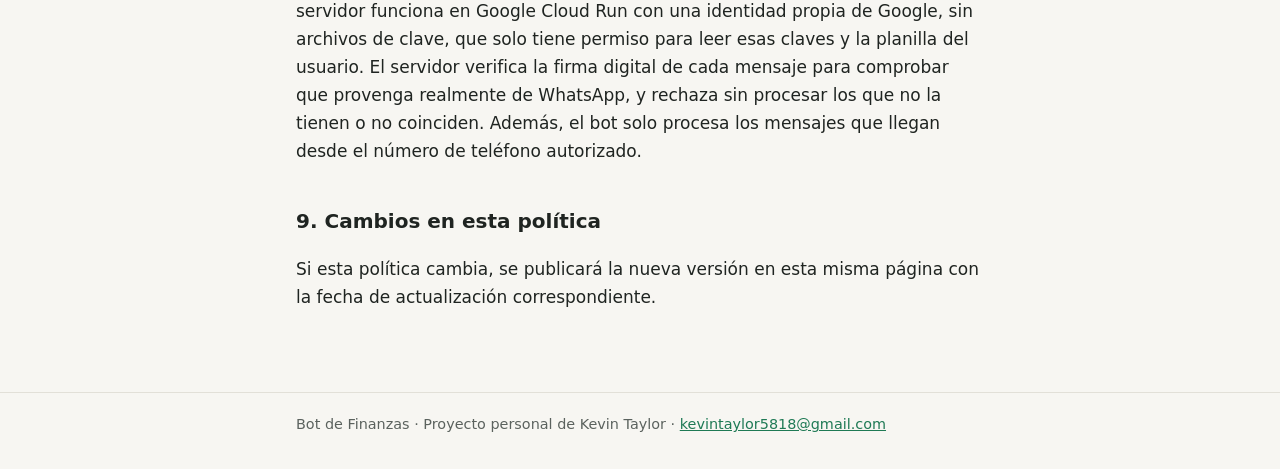
==== commit 3c4ca7b5: "Política: corrige la fecha de actualización (5 de octubre, hora de Argentina) Co-Authored-By: Claude" ====
--- a/privacidad.html
+++ b/privacidad.html
@@ -21,7 +21,7 @@
   <main>
     <div class="contenedor">
       <h1>Política de privacidad</h1>
-      <p class="bajada">Última actualización: 6 de octubre de 2026</p>
+      <p class="bajada">Última actualización: 5 de octubre de 2026</p>
 
       <h2 id="responsable">1. Quién es el responsable</h2>
       <p>
